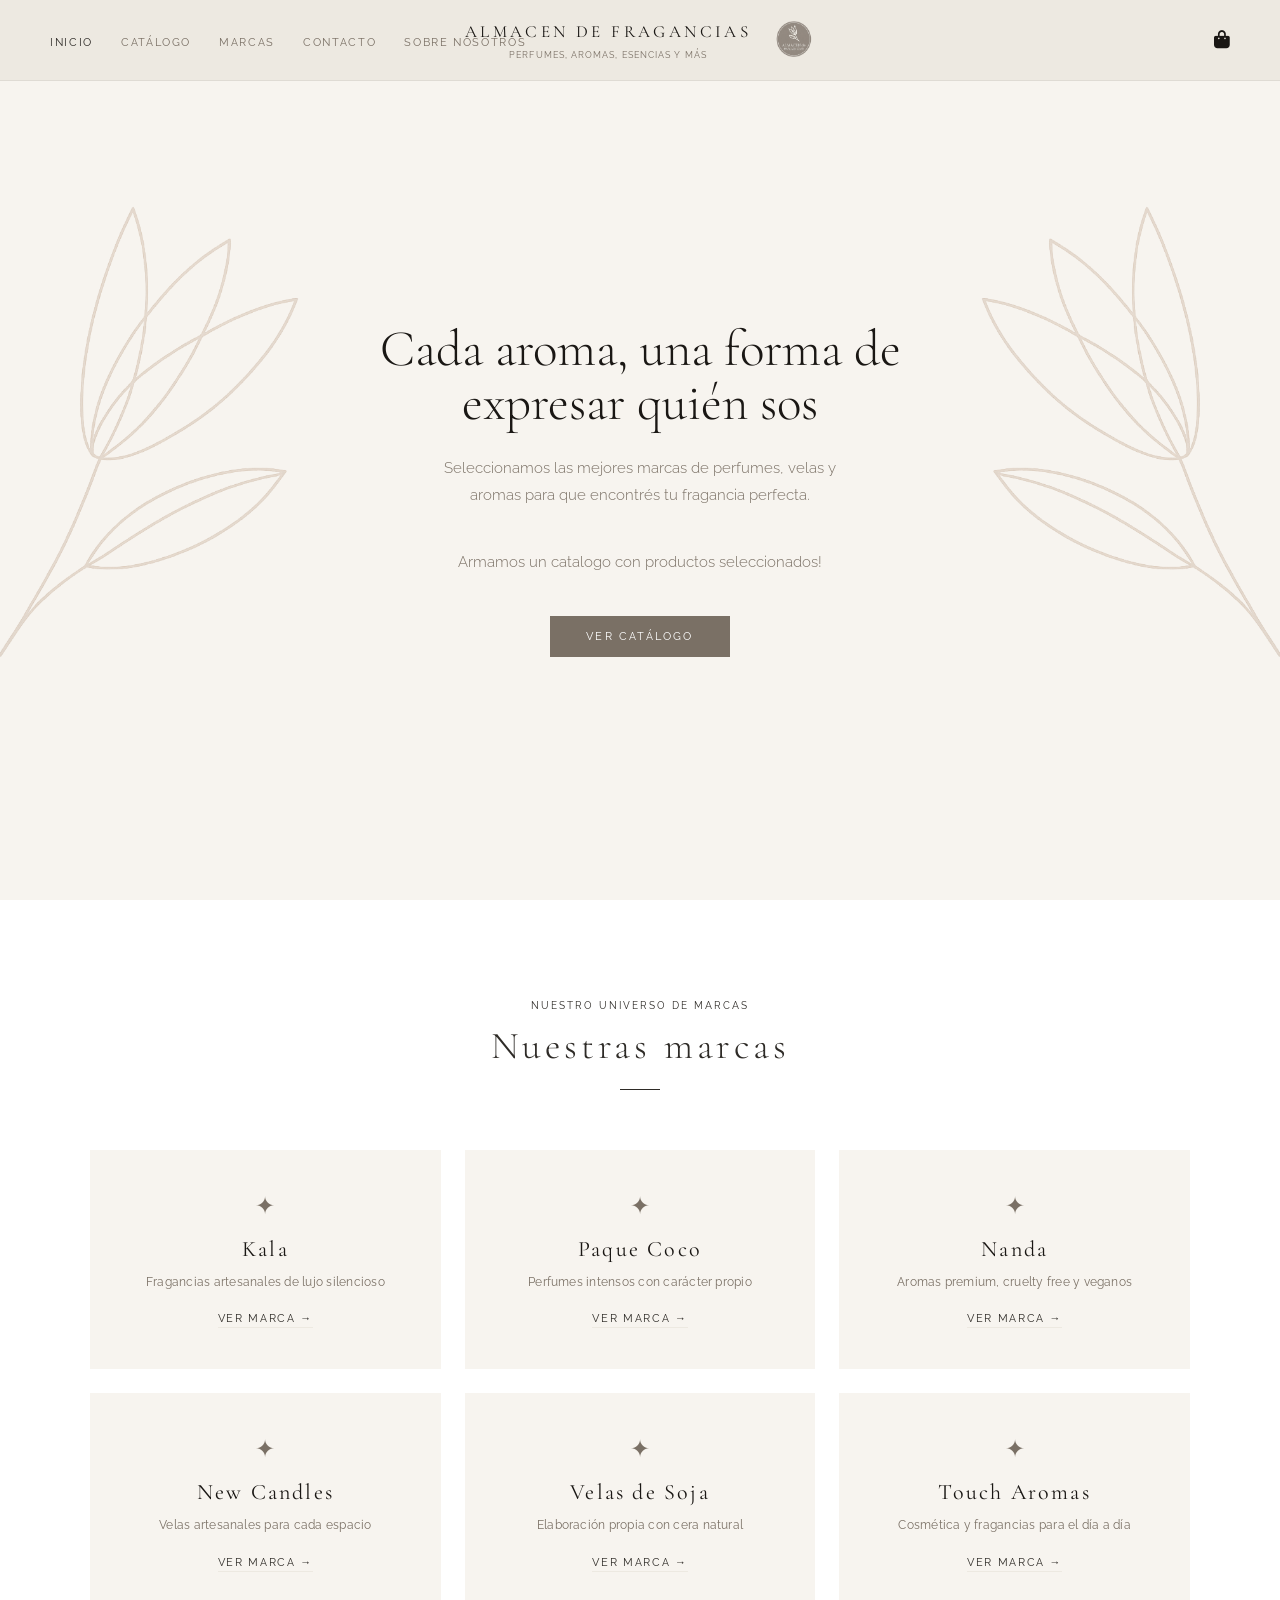
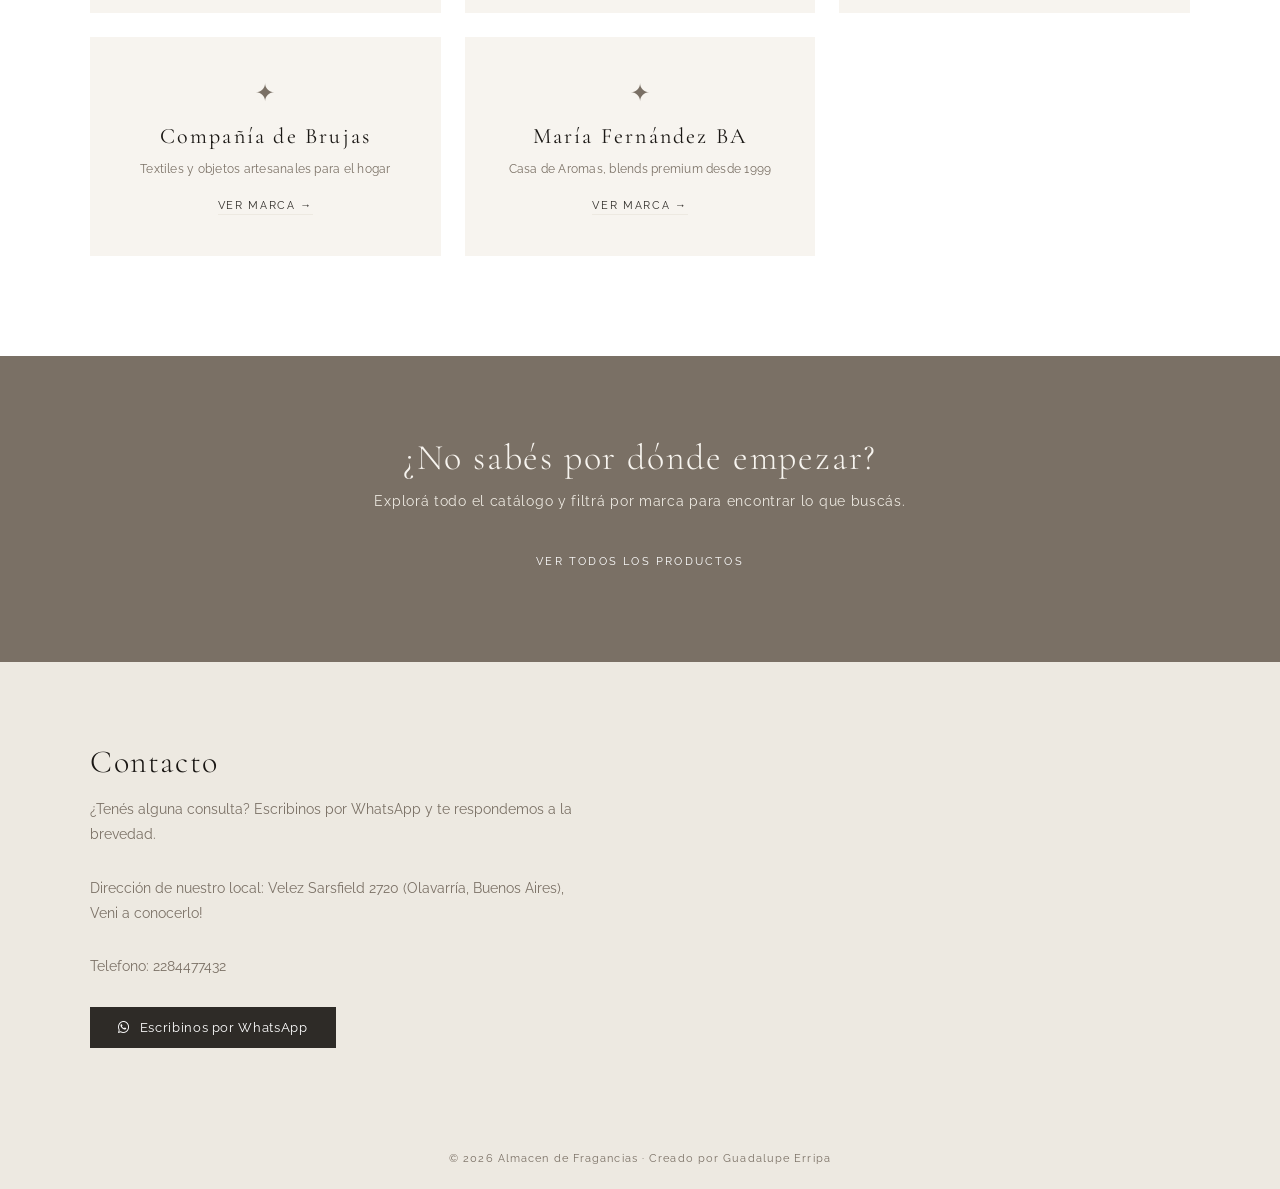
==== index.html @ 53d3a4fc "primer commit" ====
<!DOCTYPE html>
<html lang="es">
<head>
  <meta charset="UTF-8">
  <meta name="viewport" content="width=device-width, initial-scale=1.0, maximum-scale=1.0, user-scalable=no">
  <title>Almacen de Fragancias</title>
  <link href="https://fonts.googleapis.com/css2?family=Cormorant+Garamond:ital,wght@0,300;0,400;0,500;1,300;1,400&family=Raleway:wght@300;400;500&display=swap" rel="stylesheet">
  <link rel="stylesheet" href="https://cdnjs.cloudflare.com/ajax/libs/font-awesome/6.4.2/css/all.min.css">
  <link rel="stylesheet" href="style.css">
  <link rel="icon" type="image/png" href="img/LOGOADF.png">
</head>
<body>

<header>
    <nav class="navbar">
      <button class="menu-toggle" id="menuToggle">
        <span></span><span></span><span></span>
      </button>
      <div class="logo" style="display:flex; align-items:center; gap:10px;">
        <a href="index.html">
          <h1>ALMACEN DE FRAGANCIAS</h1>
          <p>Perfumes, aromas, esencias y más</p>
        </a>
        <img src="img/LOGOADF.png" alt="Logo" class="logo-redondo">
      </div>
      <ul class="nav-links" id="navLinks">
        <li><a href="index.html" class="active">INICIO</a></li>
        <li><a href="catalogo.html">CATÁLOGO</a></li>
        <li class="nav-marcas">
          <a href="#" class="marcas-toggle">MARCAS</a>
          <ul class="marcas-dropdown">
            <li><a href="kala.html">Kala</a></li>
            <li><a href="paque.html">Paque Coco</a></li>
            <li><a href="nanda.html">Nanda</a></li>
            <li><a href="candles.html">New Candles</a></li>
            <li><a href="velas.html">Velas de Soja</a></li>
            <li><a href="touch.html">Touch Aromas</a></li>
            <li><a href="brujas.html">Compañía de Brujas</a></li>
            <li><a href="mariafernandez.html">María Fernández BA</a></li>
            <li><a href="catalogo.html">Ver todas</a></li>
          </ul>
        </li>
        <li><a href="#contacto">CONTACTO</a></li>
        <li><a href="sobrenosotros.html">SOBRE NOSOTROS</a></li>
      </ul>
      <a href="#" class="bag" id="openCart">
        <i class="fa-solid fa-bag-shopping"></i>
        <span class="cart-badge" id="cart-count-badge">0</span>
      </a>
    </nav>
  </header>

  <div class="overlay" id="overlay"></div>

  <!-- HERO -->
  <section class="hero-index">
    <div class="hero-content">
      <h1 class="hero-title">Cada aroma, una forma de expresar quién sos</h1>
      <p class="hero-sub">Seleccionamos las mejores marcas de perfumes, velas y aromas para que encontrés tu fragancia perfecta.</p>
      <p class="hero-sub">Armamos un catalogo con productos seleccionados!</p>
      <a href="catalogo.html" class="btn-hero">Ver catálogo</a>
    </div>
    <div class="hero-decoration">
  <img src="img/florAlmacen.png" class="hero-flor" alt="">
</div>
  <div class="hero-decoration-left">
    <img src="img/florAlmacen.png" class="hero-flor-left" alt="">
  </div>
  </section>

  <!-- MARCAS -->
  <section class="marcas-section" id="marcas">
    <div class="section-header">
      <p class="section-eyebrow">Nuestro universo de marcas</p>
      <h2 class="section-title">Nuestras marcas</h2>
      <div class="section-line"></div>
    </div>
    <div class="marcas-grid">
      <a href="kala.html" class="marca-card">
        <div class="marca-icon">✦</div>
        <h3>Kala</h3>
        <p>Fragancias artesanales de lujo silencioso</p>
        <span class="marca-link">Ver marca →</span>
      </a>
      <a href="paque.html" class="marca-card">
        <div class="marca-icon">✦</div>
        <h3>Paque Coco</h3>
        <p>Perfumes intensos con carácter propio</p>
        <span class="marca-link">Ver marca →</span>
      </a>
      <a href="nanda.html" class="marca-card">
        <div class="marca-icon">✦</div>
        <h3>Nanda</h3>
        <p>Aromas premium, cruelty free y veganos</p>
        <span class="marca-link">Ver marca →</span>
      </a>
      <a href="candles.html" class="marca-card">
        <div class="marca-icon">✦</div>
        <h3>New Candles</h3>
        <p>Velas artesanales para cada espacio</p>
        <span class="marca-link">Ver marca →</span>
      </a>
      <a href="velas.html" class="marca-card">
        <div class="marca-icon">✦</div>
        <h3>Velas de Soja</h3>
        <p>Elaboración propia con cera natural</p>
        <span class="marca-link">Ver marca →</span>
      </a>
      <a href="touch.html" class="marca-card">
        <div class="marca-icon">✦</div>
        <h3>Touch Aromas</h3>
        <p>Cosmética y fragancias para el día a día</p>
        <span class="marca-link">Ver marca →</span>
      </a>
      <a href="brujas.html" class="marca-card">
        <div class="marca-icon">✦</div>
        <h3>Compañía de Brujas</h3>
        <p>Textiles y objetos artesanales para el hogar</p>
        <span class="marca-link">Ver marca →</span>
      </a>
      <a href="mariafernandez.html" class="marca-card">
        <div class="marca-icon">✦</div>
        <h3>María Fernández BA</h3>
        <p>Casa de Aromas, blends premium desde 1999</p>
        <span class="marca-link">Ver marca →</span>
      </a>
    </div>
  </section>

  <!-- CTA -->
  <section class="cta-section">
    <div class="cta-content">
      <h2>¿No sabés por dónde empezar?</h2>
      <p>Explorá todo el catálogo y filtrá por marca para encontrar lo que buscás.</p>
      <a href="catalogo.html" class="btn-cta">Ver todos los productos</a>
    </div>
  </section>

  <!-- CONTACTO -->
  <section class="contacto-section" id="contacto">
    <div class="contacto-grid">
      <div class="contacto-info">
        <h3>Contacto</h3>
        <p>¿Tenés alguna consulta? Escribinos por WhatsApp y te respondemos a la brevedad.</p>
        <p>Dirección de nuestro local: Velez Sarsfield 2720 (Olavarría, Buenos Aires), Veni a conocerlo!</p>
        <p>Telefono: 2284477432 </p>
        <a href="https://wa.me/5492284582125" target="_blank" class="btn-whatsapp-contacto">
          <i class="fa-brands fa-whatsapp"></i> Escribinos por WhatsApp
        </a>
      </div>
    </div>
  </section>

  <footer>
    <p>© 2026 Almacen de Fragancias · Creado por Guadalupe Erripa</p>
  </footer>

  <!-- CARRITO LATERAL -->
  <div id="cartOverlay" class="cart-overlay">
    <div class="cart-panel">
      <button id="closeCart" class="close-btn">&times;</button>
      <h2 class="cart-title">MI SELECCIÓN (<span id="cart-count">0</span>)</h2>
      <div id="cart-content" class="cart-content">
        <p class="empty-cart">Tu selección está vacía</p>
      </div>
      <div class="cart-footer" id="cart-footer-actions" style="display:none">
        <button class="btn-whatsapp" id="btnWhatsapp">
          <i class="fa-brands fa-whatsapp"></i> Hacer pedido por WhatsApp
        </button>
        <button class="btn-clear-cart" id="btnClearCart">Vaciar selección</button>
      </div>
    </div>
  </div>

  <script src="script.js"></script>
  <script>
    document.addEventListener("DOMContentLoaded", function () {
      const toggle = document.querySelector('.marcas-toggle');
      const li = document.querySelector('.nav-marcas');
      if (toggle && li) {
        toggle.addEventListener('click', function (e) {
          e.preventDefault();
          e.stopImmediatePropagation();
          li.classList.toggle('open');
        });
        document.addEventListener('click', function (e) {
          if (!li.contains(e.target)) li.classList.remove('open');
        });
      }
    });
  </script>
</body>
</html>
---- style.css ----
/* ─────────────────────────────────────────────
   ALMACEN DE FRAGANCIAS – style.css
───────────────────────────────────────────── */

:root {
  --cream:    #f7f4ef;
  --cream-2:  #ede9e1;
  --dark:     #1a1714;
  --dark-2:   #2e2b27;
  --mid:      #7a7065;
  --light:    #b8ad9e;
  --accent:   #8b6f47;
  --accent-2: #c4a882;
  --white:    #ffffff;
  --wa-green: #2e2b27;
}

* { box-sizing: border-box; margin: 0; padding: 0; }

html { scroll-behavior: smooth; }

body {
  font-family: 'Raleway', sans-serif;
  background-color: var(--cream);
  color: var(--dark);
}

/* ── HEADER ──────────────────────────────────── */
header {
  position: fixed;
  top: 0;
  width: 100%;
  background-color: var(--cream-2);
  z-index: 1000;
  border-bottom: 1px solid rgba(0,0,0,0.06);
}

.navbar {
  display: flex;
  justify-content: space-between;
  align-items: center;
  padding: 0 50px;
  height: 80px;
}

.logo a { text-decoration: none; }
.logo h1 {
  font-family: 'Cormorant Garamond', serif;
  font-weight: 400;
  font-size: 17px;
  letter-spacing: 0.2em;
  color: var(--dark);
  margin: 0;
}
.logo p {
  font-size: 9px;
  letter-spacing: 0.12em;
  color: var(--mid);
  margin-top: 8px;
  text-transform: uppercase;
}

.logo-redondo {
  width: 42px;
  height: 42px;
  object-fit: contain;
  margin-left: 12px;
  mix-blend-mode: multiply;
  vertical-align: middle;
}

.logo {
  position: absolute;
  left: 50%;
  transform: translateX(-50%);
  text-align: center;
}

.nav-links {
  list-style: none;
  display: flex;
  gap: 28px;
  align-items: center;
}
.nav-links a {
  text-decoration: none;
  font-size: 11px;
  letter-spacing: 0.15em;
  color: var(--mid);
  text-transform: uppercase;
  transition: color 0.25s ease;
}
.nav-links a:hover,
.nav-links a.active { color: var(--dark-2); }

/* Dropdown marcas */
.nav-marcas { position: relative; }
.marcas-toggle { cursor: pointer; }

.marcas-dropdown {
  visibility: hidden;
  opacity: 0;
  pointer-events: none;
  position: absolute;
  top: calc(100% + 20px);
  left: 50%;
  transform: translateX(-50%);
  background-color: var(--white);
  border: 1px solid rgba(93, 87, 87, 0.07);
  box-shadow: 0 10px 40px rgba(0,0,0,0.08);
  list-style: none;
  padding: 12px 0;
  width: 160px;
  z-index: 1100;
  transition: opacity 0.2s ease, visibility 0.2s ease;
}
.nav-marcas.open .marcas-dropdown {
  visibility: visible;
  opacity: 1;
  pointer-events: all;
}
.marcas-dropdown li a {
  display: block;
  padding: 9px 22px;
  font-size: 11px;
  letter-spacing: 0.1em;
  color: var(--dark-2) !important;
  text-transform: uppercase;
  transition: background 0.15s ease;
  border-bottom: 1px solid rgba(0,0,0,0.05);
}
.marcas-dropdown li a:hover { background-color: var(--cream); }

/* Carrito icono */
.bag {
  position: relative;
  text-decoration: none;
  color: var(--dark);
  font-size: 18px;
  display: flex;
  align-items: center;
}
.cart-badge {
  position: absolute;
  top: -7px;
  right: -9px;
  background-color: var(--mid);
  color: var(--white);
  font-size: 9px;
  font-family: 'Raleway', sans-serif;
  font-weight: 500;
  width: 16px;
  height: 16px;
  border-radius: 50%;
  display: none;
  align-items: center;
  justify-content: center;
}

/* Menú hamburguesa */
.menu-toggle {
  display: none;
  flex-direction: column;
  justify-content: space-between;
  width: 22px;
  height: 15px;
  background: none;
  border: none;
  cursor: pointer;
  padding: 0;
}
.menu-toggle span {
  display: block;
  height: 1.5px;
  width: 100%;
  background-color: var(--dark-2);
  transition: all 0.3s ease;
}

/* Overlay */
.overlay {
  position: fixed;
  inset: 0;
  background-color: #2e2b27;;
  display: none;
  z-index: 900;
  opacity: 0;
  transition: opacity 0.3s ease;
}
.overlay.active { display: block; opacity: 1; }

/* ── HERO INDEX ───────────────────────────────── */
.hero-index {
  min-height: 100vh;
  display: flex;
  align-items: center;
  justify-content: center;
  padding: 0 50px;
  padding-top: 80px;
  background-color: var(--cream);
  position: relative;
  overflow: hidden;
  text-align: center;
}

.hero-content {
  max-width: 560px;
  position: relative;
  z-index: 2;
  display: flex;
  flex-direction: column;
  align-items: center;
}


.hero-title {
  font-family: 'Cormorant Garamond', serif;
  font-size: clamp(32px, 4vw, 52px);
  font-weight: 300;
  line-height: 1.05;
  color: var(--dark);
  margin-bottom: 24px;
}
.hero-title em {
  font-style: italic;
  color: var(--accent);
}

.hero-sub {
  font-size: 15px;
  line-height: 1.8;
  color: var(--mid);
  font-weight: 300;
  margin-bottom: 40px;
  max-width: 420px;
}

.btn-hero {
  display: inline-block;
  padding: 14px 36px;
  background-color: var(--mid);
  color: var(--white);
  text-decoration: none;
  font-size: 11px;
  letter-spacing: 0.2em;
  text-transform: uppercase;
  transition: background 0.3s ease;
}
.btn-hero:hover { background-color: var(--dark-2); }

/* Decoración hero */
/* Decoración hero */
.hero-decoration {
  position: absolute;
  right: -180px;
  top: 50%;
  transform: translateY(-50%);
  z-index: 1;
  pointer-events: none;
}
.deco-circle { display: none; }
.hero-flor {
  width: 650px;
  opacity: 0.35;
  mix-blend-mode: multiply;
}
/* ── SECCIÓN MARCAS ───────────────────────────── */
.marcas-section {
  padding: 100px 50px;
  background-color: var(--white);
}

.section-header {
  text-align: center;
  margin-bottom: 60px;
}
.section-eyebrow {
  font-size: 10px;
  letter-spacing: 0.2em;
  text-transform: uppercase;
  color: var(--dark-2);
  margin-bottom: 12px;
}
.section-title {
  font-family: 'Cormorant Garamond', serif;
  font-size: 38px;
  font-weight: 300;
  color: var(--dark-2);
  letter-spacing: 0.1em;
}
.section-line {
  width: 40px;
  height: 1px;
  background-color: var(--dark-2);
  margin: 20px auto 0;
}

.marcas-grid {
  display: grid;
  grid-template-columns: repeat(3, 1fr);
  gap: 24px;
  max-width: 1100px;
  margin: 0 auto;
}

.marca-card {
  display: flex;
  flex-direction: column;
  align-items: center;
  text-align: center;
  padding: 40px 30px;
  background-color: var(--cream);
  border: 1px solid var(--cream);
  text-decoration: none;
  color: var(--dark);
  transition: all 0.3s ease;
}
.marca-card:hover {
  border-color: var(--cream);
  background-color: var(--white);
  transform: translateY(-4px);
  box-shadow: 0 12px 40px rgba(0,0,0,0.07);
}
.marca-icon {
  font-size: 24px;
  color: var(--mid);
  margin-bottom: 16px;
  letter-spacing: 0;
}
.marca-card h3 {
  font-family: 'Cormorant Garamond', serif;
  font-size: 22px;
  font-weight: 400;
  letter-spacing: 0.1em;
  margin-bottom: 10px;
}
.marca-card p {
  font-size: 12px;
  color: var(--mid);
  line-height: 1.7;
  letter-spacing: 0.02em;
  margin-bottom: 20px;
}
.marca-link {
  font-size: 11px;
  letter-spacing: 0.15em;
  color: var(--dark-2);
  text-transform: uppercase;
  border-bottom: 1px solid var(--cream-2);
  padding-bottom: 2px;
}

/* ── CTA SECTION ──────────────────────────────── */
.cta-section {
  padding: 80px 50px;
  background-color: var(--mid);
  text-align: center;
}
.cta-content h2 {
  font-family: 'Cormorant Garamond', serif;
  font-size: 36px;
  font-weight: 300;
  color: var(--cream);
  letter-spacing: 0.05em;
  margin-bottom: 14px;
}
.cta-content p {
  font-size: 14px;
  color: var(--cream-2);
  margin-bottom: 32px;
  letter-spacing: 0.05em;
}
.btn-cta {
  display: inline-block;
  padding: 14px 40px;
  background-color: var(--mid);
  color: var(--white);
  text-decoration: none;
  font-size: 11px;
  letter-spacing: 0.2em;
  text-transform: uppercase;
  transition: background 0.3s ease;
}
.btn-cta:hover { background-color: var(--dark-2); }

/* ── CONTACTO ─────────────────────────────────── */
.contacto-section {
  padding: 80px 50px;
  background-color: var(--cream-2);
}
.contacto-grid {
  display: grid;
  grid-template-columns: 1fr 1fr;
  gap: 120px;
  max-width: 1100px;
  margin: 0 auto;
  align-items: center;
}
.contacto-info h3 {
  font-family: 'Cormorant Garamond', serif;
  font-size: 32px;
  font-weight: 300;
  color: var(--dark);
  margin-bottom: 16px;
  letter-spacing: 0.05em;
}
.contacto-info p {
  font-size: 14px;
  color: var(--mid);
  line-height: 1.8;
  margin-bottom: 28px;
}
.btn-whatsapp-contacto {
  display: inline-flex;
  align-items: center;
  gap: 10px;
  padding: 13px 28px;
  background-color: var(--wa-green);
  color: var(--white);
  text-decoration: none;
  font-size: 13px;
  letter-spacing: 0.05em;
  transition: opacity 0.3s ease;
}
.btn-whatsapp-contacto:hover { opacity: 0.85; }
.contacto-logo {
  text-align: right;
  padding-right: 40px;
}


/* ── FOOTER ───────────────────────────────────── */
footer {
  background-color: var(--cream-2);
  padding: 24px 50px;
  text-align: center;
}
footer p {
  font-size: 11px;
  letter-spacing: 0.1em;
  color: var(--mid);
}

/* ── CATÁLOGO PAGE ────────────────────────────── */
.catalogo-page {
  padding-top: 120px;
  min-height: 100vh;
  padding-bottom: 80px;
}

.catalogo-header {
  text-align: center;
  padding: 40px 50px 30px;
}
.catalogo-header h2 {
  font-family: 'Cormorant Garamond', serif;
  font-size: 36px;
  font-weight: 300;
  letter-spacing: 0.3em;
  color: var(--dark-2);
  margin-bottom: 8px;
}
.catalogo-header p {
  font-size: 12px;
  letter-spacing: 0.12em;
  color: var(--mid);
}

/* Filtros */
.filtros-wrap {
  display: flex;
  flex-wrap: wrap;
  gap: 10px;
  justify-content: center;
  padding: 20px 50px 40px;
}
.filtro-btn {
  padding: 9px 20px;
  font-family: 'Raleway', sans-serif;
  font-size: 11px;
  letter-spacing: 0.12em;
  text-transform: uppercase;
  background-color: transparent;
  border: 1px solid var(--cream-2);
  color: var(--mid);
  cursor: pointer;
  transition: all 0.25s ease;
}
.filtro-btn:hover {
  border-color: var(--cream);
  color: var(--mid);
}
.filtro-btn.active {
  background-color: var(--mid);
  border-color: var(--mid);
  color: var(--white);
}

/* Grid productos */
.productos-grid {
  display: grid;
  grid-template-columns: repeat(auto-fill, minmax(260px, 1fr));
  gap: 28px;
  padding: 0 50px;
  max-width: 1300px;
  margin: 0 auto;
}

.producto-card {
  background-color: var(--white);
  border: 1px solid var(--cream-2);
  transition: all 0.3s ease;
  overflow: hidden;
}
.producto-card:hover {
  transform: translateY(-4px);
  box-shadow: 0 12px 40px rgba(0,0,0,0.07);
  border-color: var(--cream);
}

.producto-img-wrap {
  position: relative;
  aspect-ratio: 1 / 1;
  overflow: hidden;
  background-color: var(--cream);
}
.producto-img-wrap img {
  width: 100%;
  height: 100%;
  object-fit: cover;
  transition: transform 0.5s ease;
}
.producto-card:hover .producto-img-wrap img { transform: scale(1.05); }

.producto-marca-tag {
  position: absolute;
  top: 12px;
  left: 12px;
  background-color: rgba(255,255,255,0.92);
  color: var(--accent);
  font-size: 9px;
  letter-spacing: 0.15em;
  text-transform: uppercase;
  padding: 4px 10px;
}

.producto-info {
  padding: 20px 20px 22px;
}
.producto-name {
  font-family: 'Cormorant Garamond', serif;
  font-size: 18px;
  font-weight: 400;
  color: var(--dark);
  margin-bottom: 5px;
  letter-spacing: 0.03em;
}
.producto-desc {
  font-size: 11px;
  color: var(--light);
  letter-spacing: 0.04em;
  line-height: 1.6;
  margin-bottom: 12px;
}
.producto-price {
  font-family: 'Cormorant Garamond', serif;
  font-size: 20px;
  color: var(--dark);
  font-weight: 400;
  margin-bottom: 14px;
}

.btn-agregar {
  width: 100%;
  padding: 11px 0;
  background-color: transparent;
  border: 1px solid var(--dark-2);
  color: var(--dark-2);
  font-family: 'Raleway', sans-serif;
  font-size: 10px;
  letter-spacing: 0.15em;
  text-transform: uppercase;
  cursor: pointer;
  transition: all 0.25s ease;
}
.btn-agregar:hover,
.btn-agregar.agregado {
  background-color: var(--dark-2);
  color: var(--white);
}

.no-productos {
  grid-column: 1 / -1;
  text-align: center;
  padding: 60px 0;
  font-size: 13px;
  color: var(--light);
  letter-spacing: 0.1em;
}

/* ── BRAND PAGES ──────────────────────────────── */
.brand-page {
  padding-top: 120px;
  min-height: 100vh;
  background-color: var(--cream);
}

.brand-hero {
  padding: 60px 50px 50px;
  border-bottom: 1px solid var(--cream-2);
  display: flex;
  flex-direction: column;
  align-items: center;
  text-align: center;
}
.brand-icon {
  font-size: 28px;
  color: var(--accent-2);
  margin-bottom: 20px;
}
.brand-hero h1 {
  font-family: 'Cormorant Garamond', serif;
  font-size: 48px;
  font-weight: 300;
  letter-spacing: 0.3em;
  text-transform: uppercase;
  color: var(--dark);
  margin-bottom: 8px;
}
.brand-hero .subtitle {
  font-size: 12px;
  letter-spacing: 0.15em;
  color: var(--mid);
  font-style: italic;
  margin-bottom: 30px;
}
.brand-divider {
  width: 40px;
  height: 1px;
  background-color: var(--accent-2);
  margin: 0 auto 30px;
}
.brand-hero p {
  font-size: 15px;
  line-height: 1.9;
  color: var(--mid);
  font-weight: 300;
  max-width: 640px;
  letter-spacing: 0.02em;
  margin-bottom: 12px;
}

.brand-actions {
  display: flex;
  gap: 14px;
  margin-top: 30px;
  flex-wrap: wrap;
  justify-content: center;
}
.btn-ver-catalogo {
  display: inline-block;
  padding: 12px 30px;
  background-color: var(--dark-2);
  color: var(--white);
  text-decoration: none;
  font-size: 11px;
  letter-spacing: 0.18em;
  text-transform: uppercase;
  transition: background 0.3s ease;
}
.btn-ver-catalogo:hover { background-color: var(--cream); }

.btn-volver {
  display: inline-block;
  padding: 12px 30px;
  background-color: transparent;
  border: 1px solid var(--light);
  color: var(--mid);
  text-decoration: none;
  font-size: 11px;
  letter-spacing: 0.18em;
  text-transform: uppercase;
  transition: all 0.3s ease;
}
.btn-volver:hover { border-color: var(--dark-2); color: var(--dark-2); }

/* Productos de la marca en brand page */
.brand-productos {
  padding: 60px 50px 80px;
  max-width: 1300px;
  margin: 0 auto;
}
.brand-productos h3 {
  font-family: 'Cormorant Garamond', serif;
  font-size: 22px;
  font-weight: 300;
  letter-spacing: 0.2em;
  text-transform: uppercase;
  color: var(--dark-2);
  margin-bottom: 32px;
  text-align: center;
}

/* ── CARRITO LATERAL ──────────────────────────── */
.cart-overlay {
  position: fixed;
  top: 0;
  right: 0;
  width: 100%;
  height: 100vh;
  background: rgba(26,23,20,0.5);
  opacity: 0;
  pointer-events: none;
  transition: opacity 0.35s ease;
  z-index: 2000;
}
.cart-overlay.active {
  opacity: 1;
  pointer-events: all;
}
.cart-panel {
  position: absolute;
  top: 0;
  right: 0;
  width: 400px;
  height: 100%;
  background-color: var(--white);
  padding: 36px 32px 32px;
  overflow-y: auto;
  display: flex;
  flex-direction: column;
}
.close-btn {
  align-self: flex-end;
  background: none;
  border: none;
  font-size: 24px;
  cursor: pointer;
  color: var(--light);
  line-height: 1;
  padding: 0;
  transition: color 0.2s ease;
}
.close-btn:hover { color: var(--dark-2); }

.cart-title {
  font-family: 'Cormorant Garamond', serif;
  font-size: 16px;
  letter-spacing: 0.15em;
  text-transform: uppercase;
  font-weight: 400;
  color: var(--dark);
  margin: 16px 0 24px;
}
.empty-cart {
  text-align: center;
  margin-top: 80px;
  font-size: 12px;
  letter-spacing: 0.1em;
  color: var(--light);
  text-transform: uppercase;
}

.cart-content { flex: 1; overflow-y: auto; }

.cart-item {
  display: flex;
  gap: 14px;
  align-items: flex-start;
  border-bottom: 1px solid var(--cream-2);
  padding: 16px 0;
  position: relative;
}
.cart-item-image {
  width: 70px;
  height: 90px;
  object-fit: cover;
  flex-shrink: 0;
  background-color: var(--cream);
}
.cart-item-details {
  flex: 1;
  display: flex;
  flex-direction: column;
  gap: 4px;
}
.cart-item-name {
  font-family: 'Cormorant Garamond', serif;
  font-size: 15px;
  font-weight: 400;
  color: var(--dark);
  padding-right: 20px;
}
.cart-item-brand {
  font-size: 10px;
  letter-spacing: 0.12em;
  color: var(--accent);
  text-transform: uppercase;
}
.cart-item-price {
  font-size: 13px;
  color: var(--mid);
  margin-top: 4px;
}
.remove-item {
  position: absolute;
  top: 16px;
  right: 0;
  background: none;
  border: none;
  color: var(--light);
  font-size: 20px;
  cursor: pointer;
  transition: color 0.2s ease;
  padding: 0;
  line-height: 1;
}
.remove-item:hover { color: var(--dark); }

.cart-controls {
  display: flex;
  align-items: center;
  gap: 10px;
  margin-top: 8px;
}
.btn-qty {
  width: 26px;
  height: 26px;
  border: 1px solid var(--cream-2);
  background: var(--white);
  color: var(--dark);
  font-size: 14px;
  cursor: pointer;
  display: flex;
  align-items: center;
  justify-content: center;
  transition: all 0.2s ease;
}
.btn-qty:hover { background-color: var(--dark); color: var(--white); border-color: var(--dark); }
.cart-qty-number { font-size: 13px; min-width: 20px; text-align: center; color: var(--dark); }

.cart-total {
  display: flex;
  justify-content: space-between;
  font-family: 'Cormorant Garamond', serif;
  font-size: 16px;
  color: var(--dark);
  padding: 20px 0 16px;
  border-top: 1px solid var(--cream-2);
  margin-top: 8px;
}

.cart-footer {
  display: flex;
  flex-direction: column;
  gap: 10px;
  padding-top: 12px;
  border-top: 1px solid var(--cream-2);
  margin-top: 8px;
}

.btn-whatsapp {
  display: flex;
  align-items: center;
  justify-content: center;
  gap: 8px;
  width: 100%;
  padding: 15px 0;
  background-color: var(--wa-green);
  color: var(--white);
  border: none;
  font-family: 'Raleway', sans-serif;
  font-size: 11px;
  letter-spacing: 0.15em;
  text-transform: uppercase;
  cursor: pointer;
  transition: opacity 0.3s ease;
}
.btn-whatsapp:hover { opacity: 0.88; }

.btn-clear-cart {
  width: 100%;
  padding: 11px 0;
  background: transparent;
  border: 1px solid var(--cream-2);
  color: var(--light);
  font-family: 'Raleway', sans-serif;
  font-size: 10px;
  letter-spacing: 0.15em;
  text-transform: uppercase;
  cursor: pointer;
  transition: all 0.25s ease;
}
.btn-clear-cart:hover { border-color: var(--mid); color: var(--dark); }

/* ── MEDIA QUERIES ────────────────────────────── */
@media (max-width: 900px) {
  .marcas-grid { grid-template-columns: repeat(2, 1fr); }
}

@media (max-width: 768px) {
  .navbar { padding: 0 20px; height: 65px; position: relative; }
  .logo { position: absolute; left: 50%; transform: translateX(-50%); }
  .logo h1 { font-size: 13px; letter-spacing: 0.12em; }
  .logo p { font-size: 9px; }

  .menu-toggle { display: flex; }

  .nav-links {
    display: none;
    flex-direction: column;
    position: absolute;
    top: 65px;
    left: 0;
    width: 100%;
    background-color: var(--cream);
    padding: 20px 0;
    border-top: 1px solid var(--cream-2);
    z-index: 1001;
    gap: 0;
  }
  .nav-links.active { display: flex; }
  .nav-links li { width: 100%; text-align: center; }
  .nav-links li a { display: block; padding: 14px 0; font-size: 12px; }

  .marcas-dropdown {
    position: static !important;
    transform: none !important;
    box-shadow: none !important;
    border: none !important;
    border-top: 1px solid var(--cream-2) !important;
    padding: 6px 0 !important;
    width: 100% !important;
    background-color: var(--white) !important;
  }

  .bag { position: absolute; right: 20px; top: 50%; transform: translateY(-50%); }

  .hero-index { padding: 80px 24px 60px; }
  .hero-decoration { display: none; }

  .marcas-section { padding: 60px 24px; }
  .marcas-grid { grid-template-columns: 1fr 1fr; gap: 14px; }
  .marca-card { padding: 24px 16px; }
  .marca-card p { display: none; }

  .cta-section { padding: 60px 24px; }
  .cta-content h2 { font-size: 26px; }

  .contacto-section { padding: 60px 24px; }
  .contacto-grid { grid-template-columns: 1fr; gap: 30px; }
  .logo-text { text-align: left; }

  .catalogo-page { padding-top: 100px; }
  .catalogo-header { padding: 30px 24px 20px; }
  .filtros-wrap { padding: 16px 24px 28px; gap: 8px; }
  .filtro-btn { padding: 8px 14px; font-size: 10px; }
  .productos-grid { padding: 0 24px; gap: 16px; grid-template-columns: repeat(auto-fill, minmax(150px, 1fr)); }

  .brand-page { padding-top: 100px; }
  .brand-hero { padding: 40px 24px 36px; }
  .brand-hero h1 { font-size: 32px; }
  .brand-productos { padding: 40px 24px 60px; }

  .cart-panel { width: 100%; padding: 28px 20px 24px; }
  footer { padding: 20px 24px; }
}

@media (max-width: 400px) {
  .marcas-grid { grid-template-columns: 1fr; }
}

.btn-ver-catalogo-empty {
  display: block;
  text-align: center;
  margin: 20px auto 0;
  padding: 9px 18px;
  background-color: var(--mid);
  color: var(--white);
  text-decoration: none;
  font-size: 10px;
  letter-spacing: 0.18em;
  text-transform: uppercase;
  transition: background 0.3s ease;
  width: fit-content;
}
.btn-ver-catalogo-empty:hover { background-color: var(--dark-2); }

/* flor decoration doble */
.hero-decoration-left {
  position: absolute;
  left: -180px;
  top: 50%;
  transform: translateY(-50%) scaleX(-1);
  z-index: 1;
  pointer-events: none;
}
.hero-flor-left {
  width: 650px;
  opacity: 0.35;
  mix-blend-mode: multiply;
}
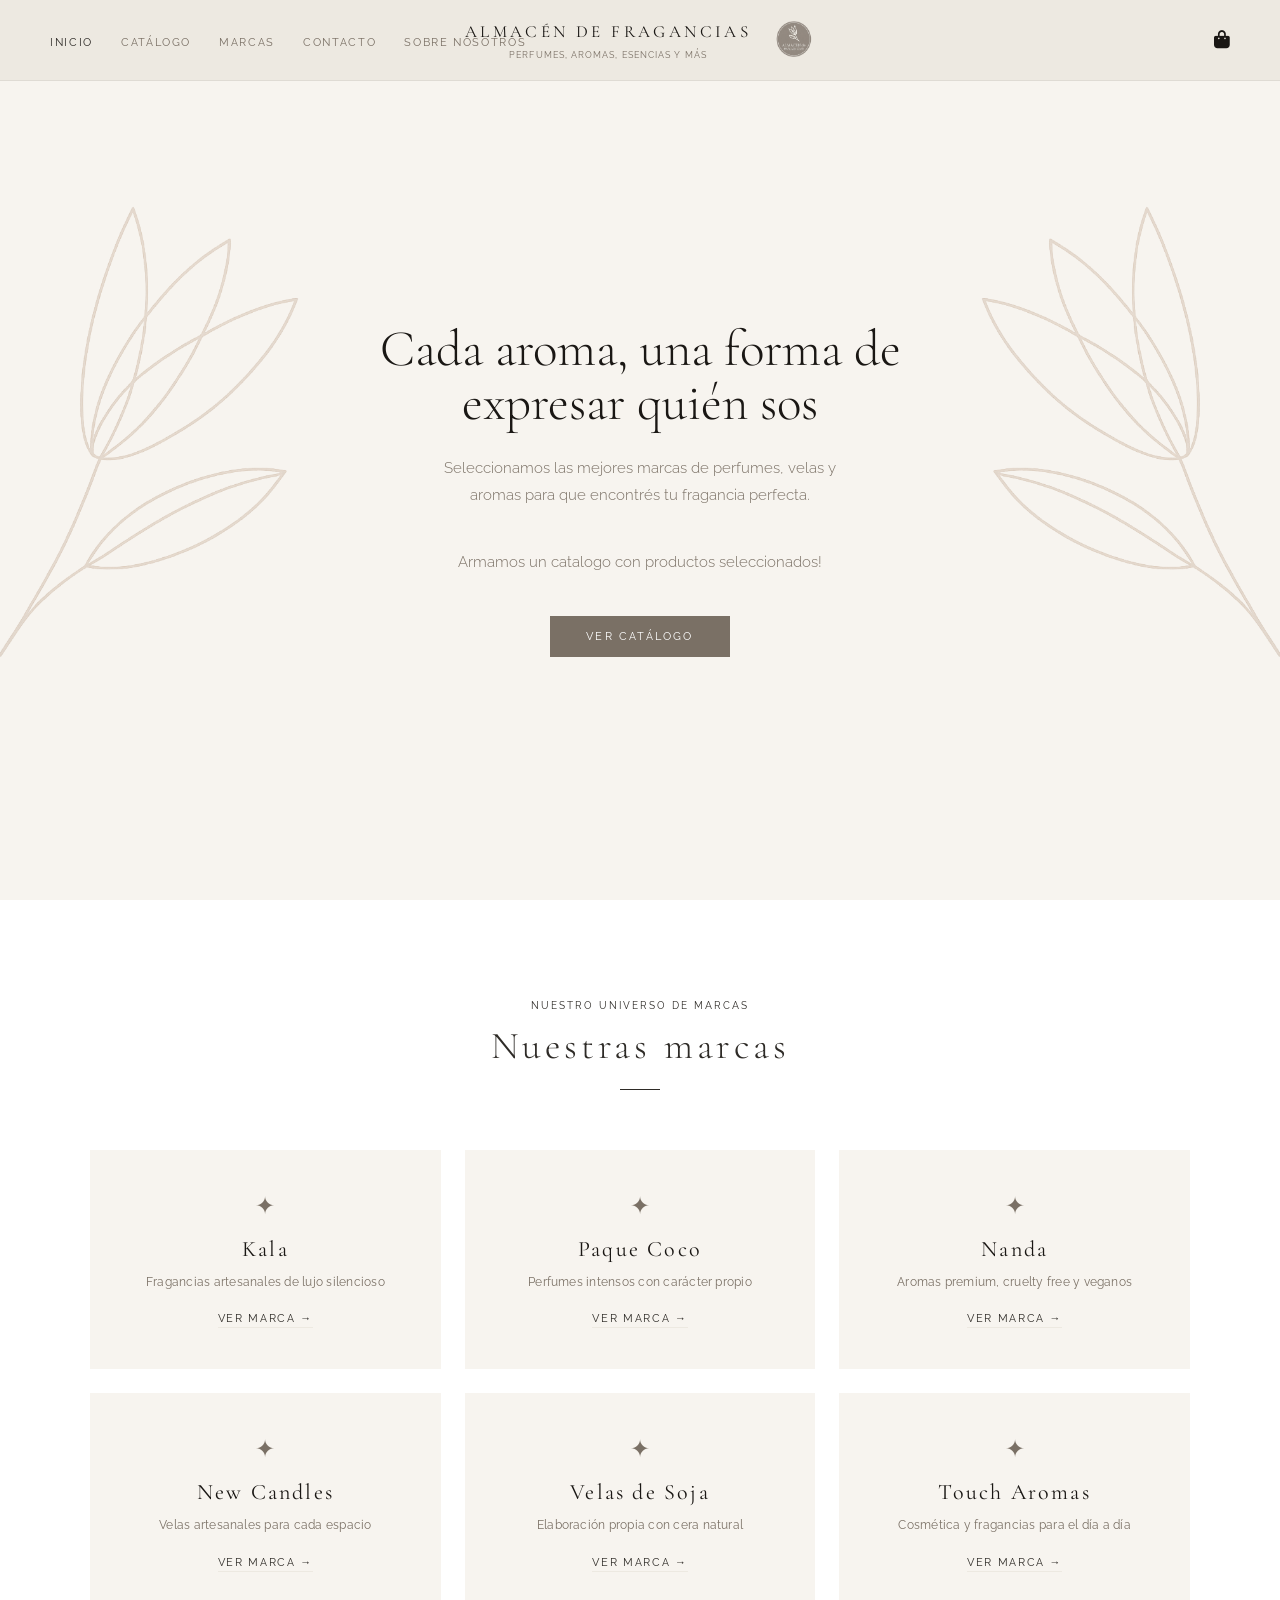
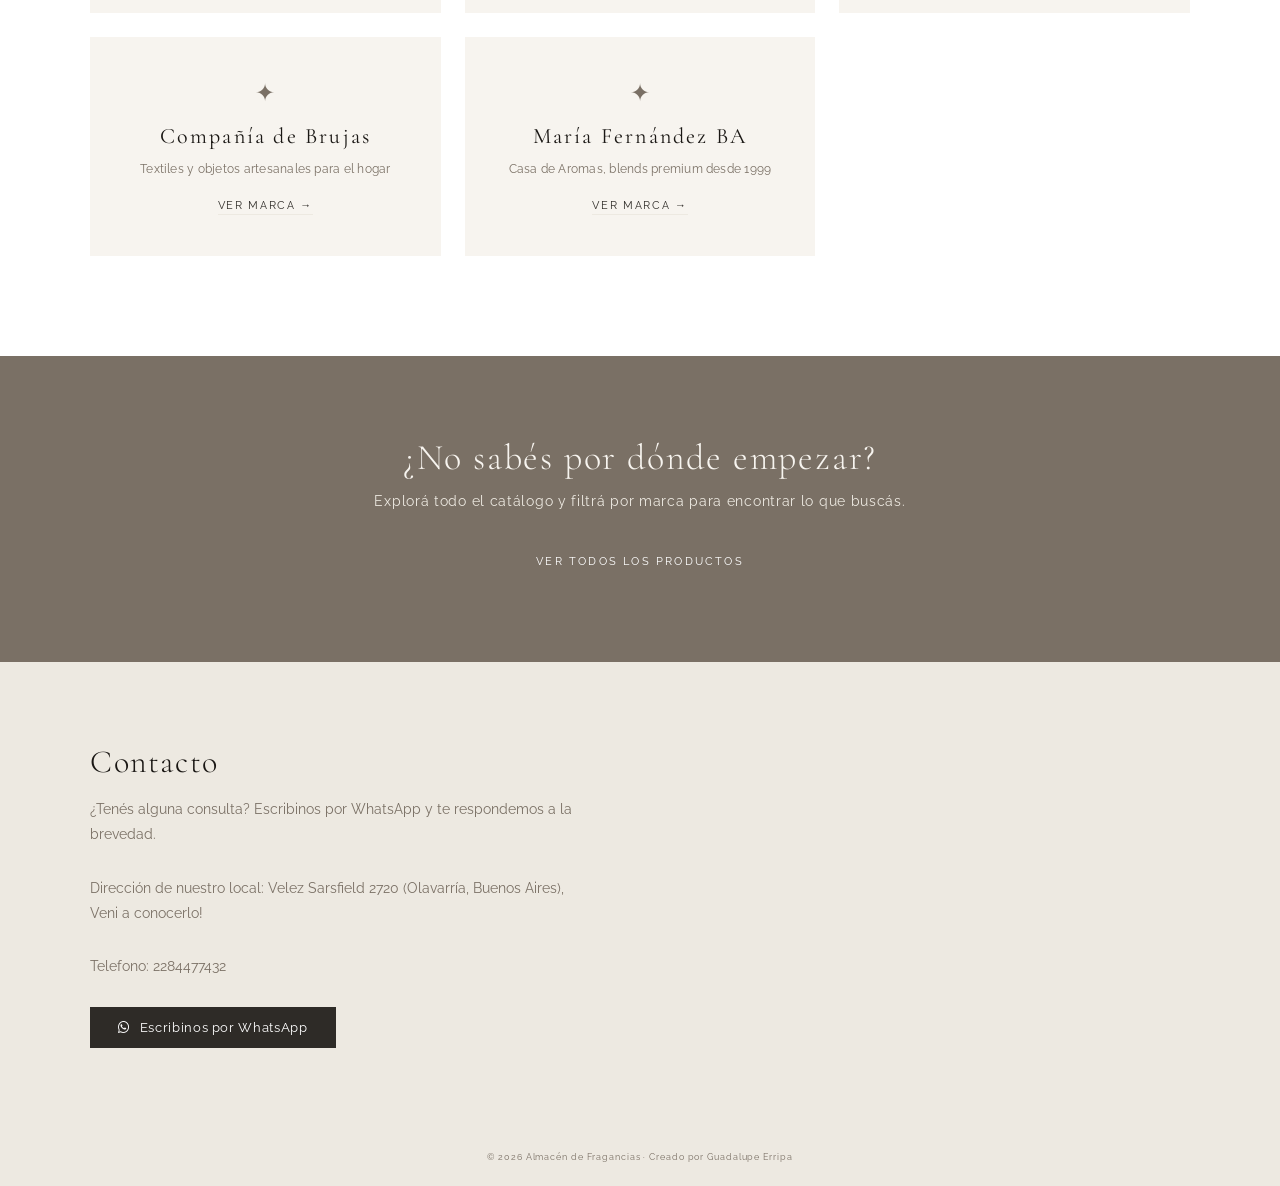
==== commit 265d6152: "cmabios acentos" ====
--- a/index.html
+++ b/index.html
@@ -3,7 +3,7 @@
 <head>
   <meta charset="UTF-8">
   <meta name="viewport" content="width=device-width, initial-scale=1.0, maximum-scale=1.0, user-scalable=no">
-  <title>Almacen de Fragancias</title>
+  <title>Almacén de Fragancias</title>
   <link href="https://fonts.googleapis.com/css2?family=Cormorant+Garamond:ital,wght@0,300;0,400;0,500;1,300;1,400&family=Raleway:wght@300;400;500&display=swap" rel="stylesheet">
   <link rel="stylesheet" href="https://cdnjs.cloudflare.com/ajax/libs/font-awesome/6.4.2/css/all.min.css">
   <link rel="stylesheet" href="style.css">
@@ -18,7 +18,7 @@
       </button>
       <div class="logo" style="display:flex; align-items:center; gap:10px;">
         <a href="index.html">
-          <h1>ALMACEN DE FRAGANCIAS</h1>
+          <h1>ALMACÉN DE FRAGANCIAS</h1>
           <p>Perfumes, aromas, esencias y más</p>
         </a>
         <img src="img/LOGOADF.png" alt="Logo" class="logo-redondo">
@@ -41,7 +41,7 @@
           </ul>
         </li>
         <li><a href="#contacto">CONTACTO</a></li>
-        <li><a href="sobrenosotros.html">SOBRE NOSOTROS</a></li>
+        <li><a href="Sobrenosotros.html">SOBRE NOSOTROS</a></li>
       </ul>
       <a href="#" class="bag" id="openCart">
         <i class="fa-solid fa-bag-shopping"></i>
@@ -152,7 +152,7 @@
   </section>
 
   <footer>
-    <p>© 2026 Almacen de Fragancias · Creado por Guadalupe Erripa</p>
+    <p>© 2026 Almacén de Fragancias · Creado por Guadalupe Erripa</p>
   </footer>
 
   <!-- CARRITO LATERAL -->
--- a/style.css
+++ b/style.css
@@ -436,7 +436,7 @@
   text-align: center;
 }
 footer p {
-  font-size: 11px;
+  font-size: 9px;
   letter-spacing: 0.1em;
   color: var(--mid);
 }
@@ -513,7 +513,7 @@
   overflow: hidden;
 }
 .producto-card:hover {
-  transform: translateY(-4px);
+  transform: translateY(-4px); 
   box-shadow: 0 12px 40px rgba(0,0,0,0.07);
   border-color: var(--cream);
 }
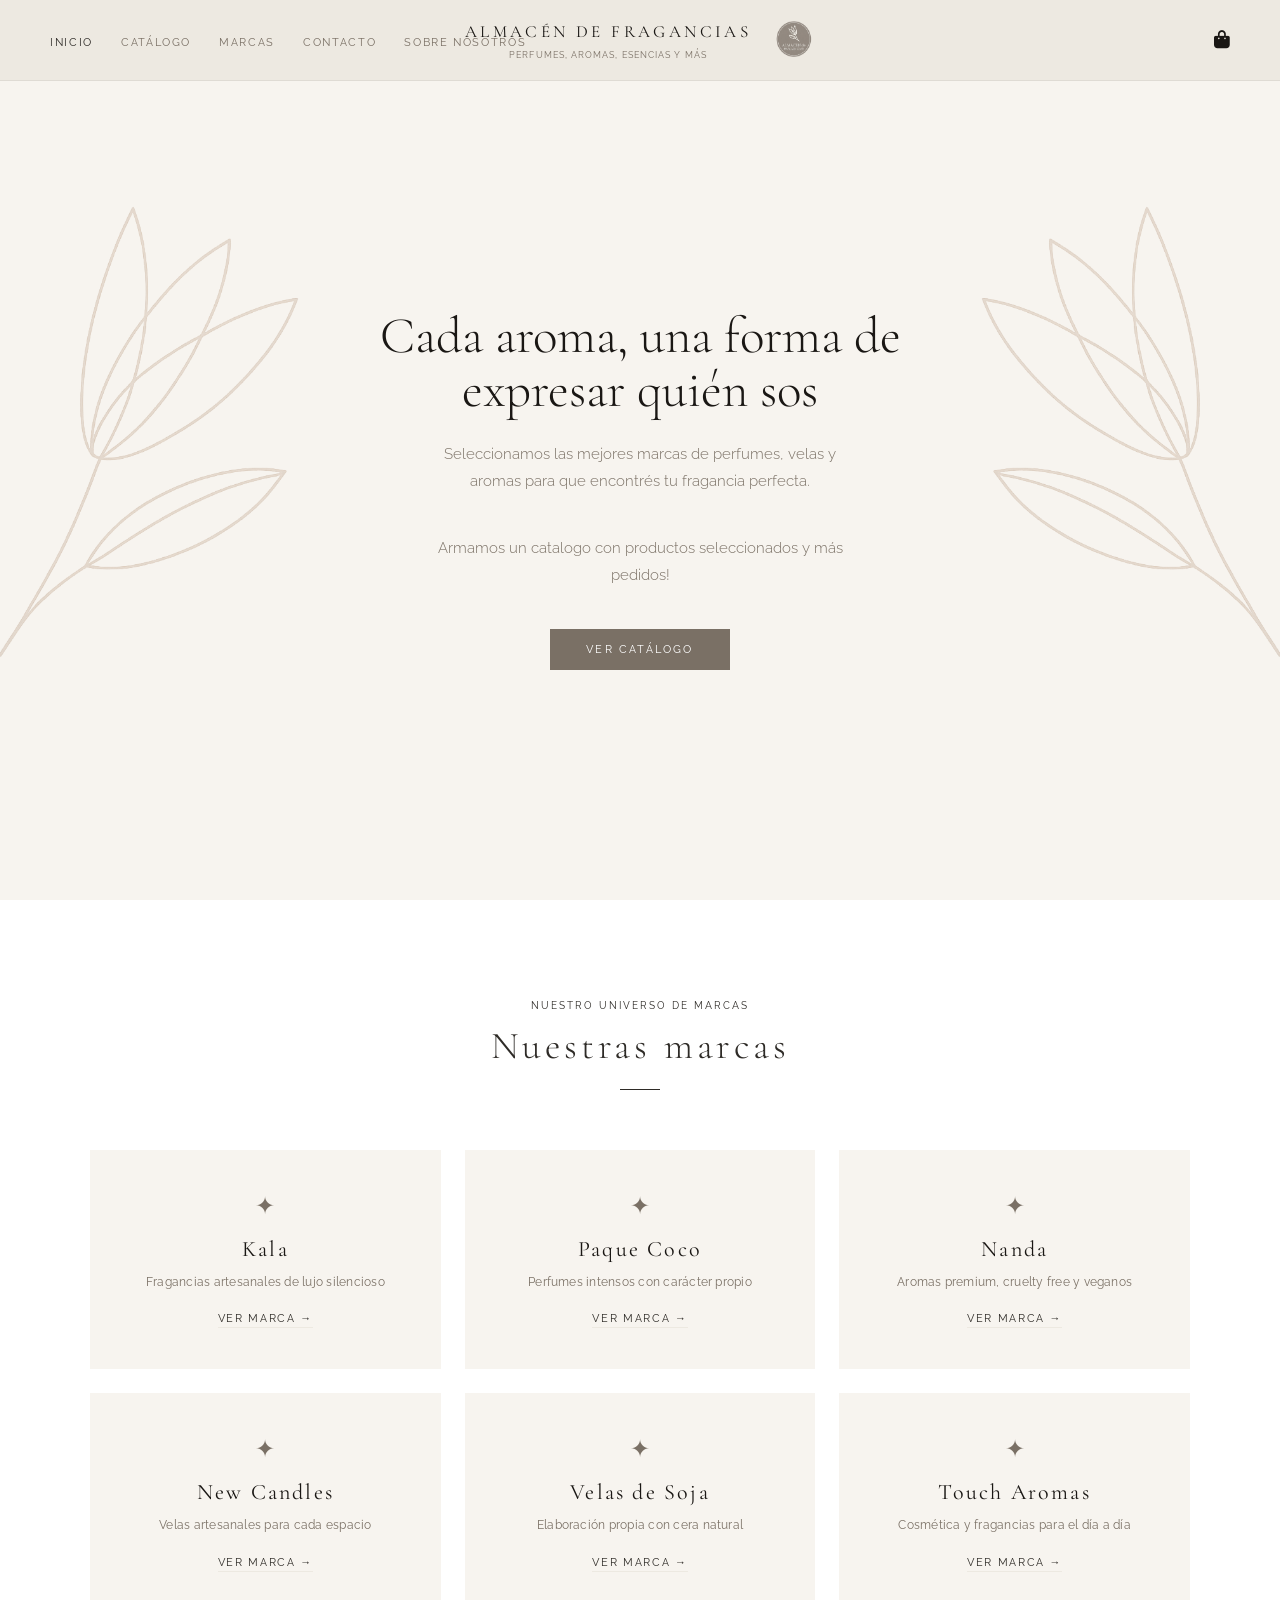
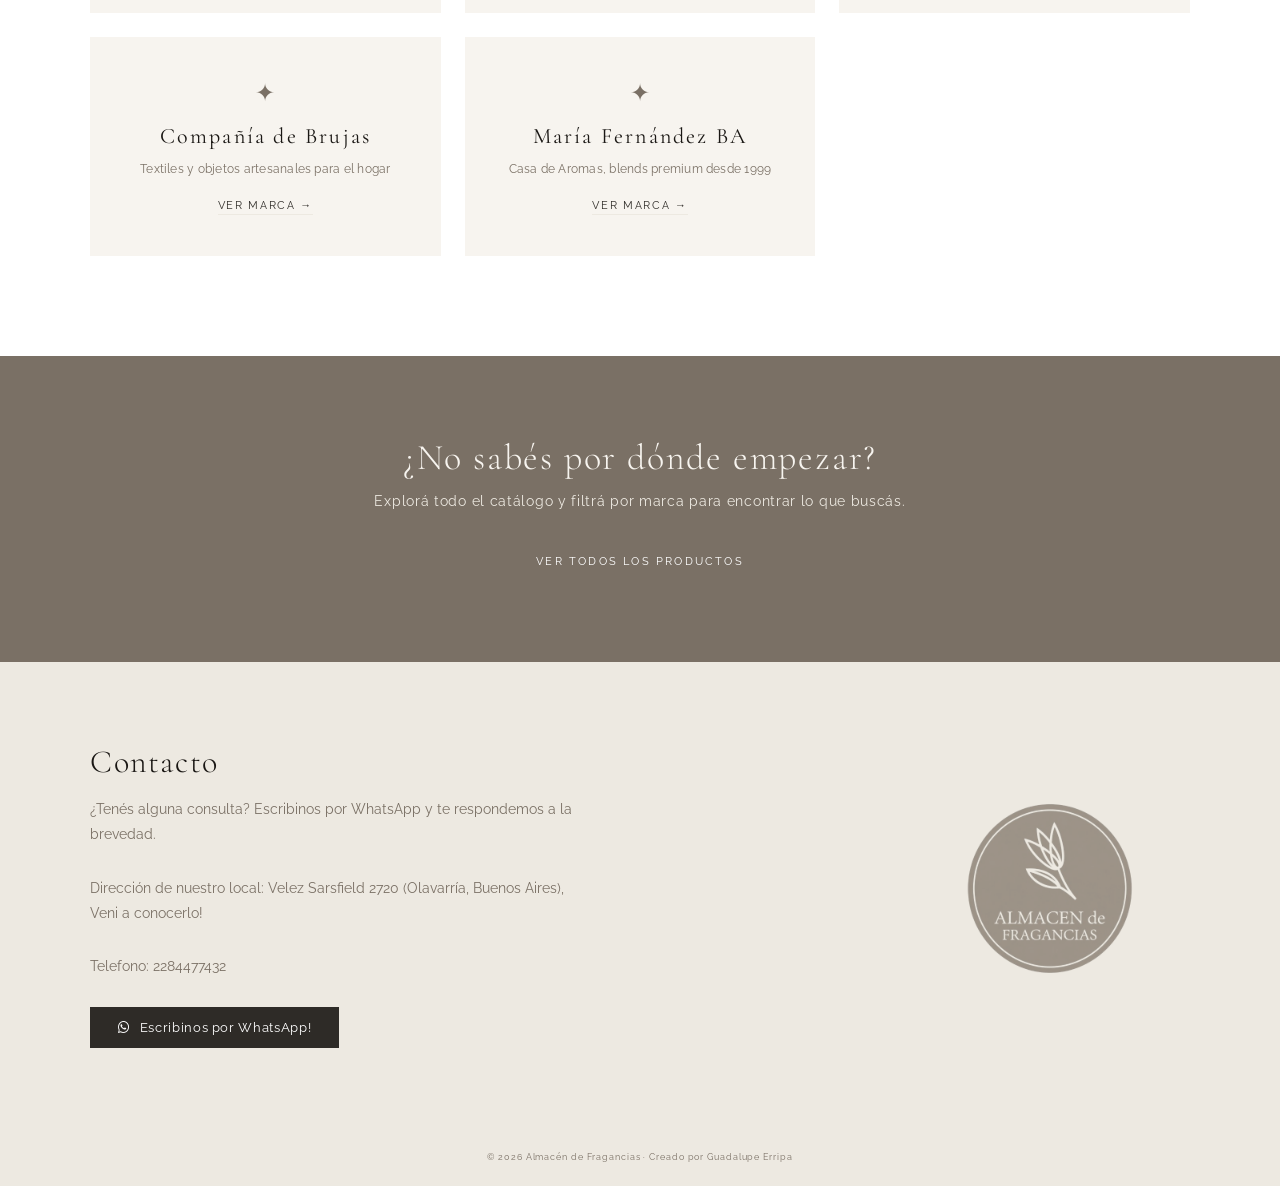
==== commit 79815164: "cambios logos marcas" ====
--- a/index.html
+++ b/index.html
@@ -57,7 +57,7 @@
     <div class="hero-content">
       <h1 class="hero-title">Cada aroma, una forma de expresar quién sos</h1>
       <p class="hero-sub">Seleccionamos las mejores marcas de perfumes, velas y aromas para que encontrés tu fragancia perfecta.</p>
-      <p class="hero-sub">Armamos un catalogo con productos seleccionados!</p>
+      <p class="hero-sub">Armamos un catalogo con productos seleccionados y más pedidos!</p>
       <a href="catalogo.html" class="btn-hero">Ver catálogo</a>
     </div>
     <div class="hero-decoration">
@@ -145,8 +145,11 @@
         <p>Dirección de nuestro local: Velez Sarsfield 2720 (Olavarría, Buenos Aires), Veni a conocerlo!</p>
         <p>Telefono: 2284477432 </p>
         <a href="https://wa.me/5492284582125" target="_blank" class="btn-whatsapp-contacto">
-          <i class="fa-brands fa-whatsapp"></i> Escribinos por WhatsApp
+          <i class="fa-brands fa-whatsapp"></i> Escribinos por WhatsApp!
         </a>
+      </div>
+      <div class="contacto-logo">
+        <img src="img/LOGOADF.png" alt="Almacén de Fragancias" class="contacto-logo-img">
       </div>
     </div>
   </section>
--- a/style.css
+++ b/style.css
@@ -999,4 +999,43 @@
   width: 650px;
   opacity: 0.35;
   mix-blend-mode: multiply;
+}
+
+.producto-card.sin-stock { opacity: 0.55; }
+
+.tag-sin-stock {
+  position: absolute;
+  bottom: 12px;
+  right: 12px;
+  background-color: var(--mid);
+  color: var(--white);
+  font-size: 9px;
+  letter-spacing: 0.12em;
+  text-transform: uppercase;
+  padding: 4px 10px;
+}
+
+.btn-agregar:disabled {
+  opacity: 0.4;
+  cursor: not-allowed;
+  border-color: var(--light);
+  color: var(--light);
+}
+
+.brand-logo-wrap {
+  margin: 1px auto 1px;
+}
+.brand-logo-img {
+  width: 140px;
+  height: 140px;
+  object-fit: contain;
+  mix-blend-mode: multiply;
+  opacity: 0.85;
+}
+
+.contacto-logo-img {
+  width: 200px;
+  object-fit: contain;
+  mix-blend-mode: multiply;
+  opacity: 0.8;
 }
